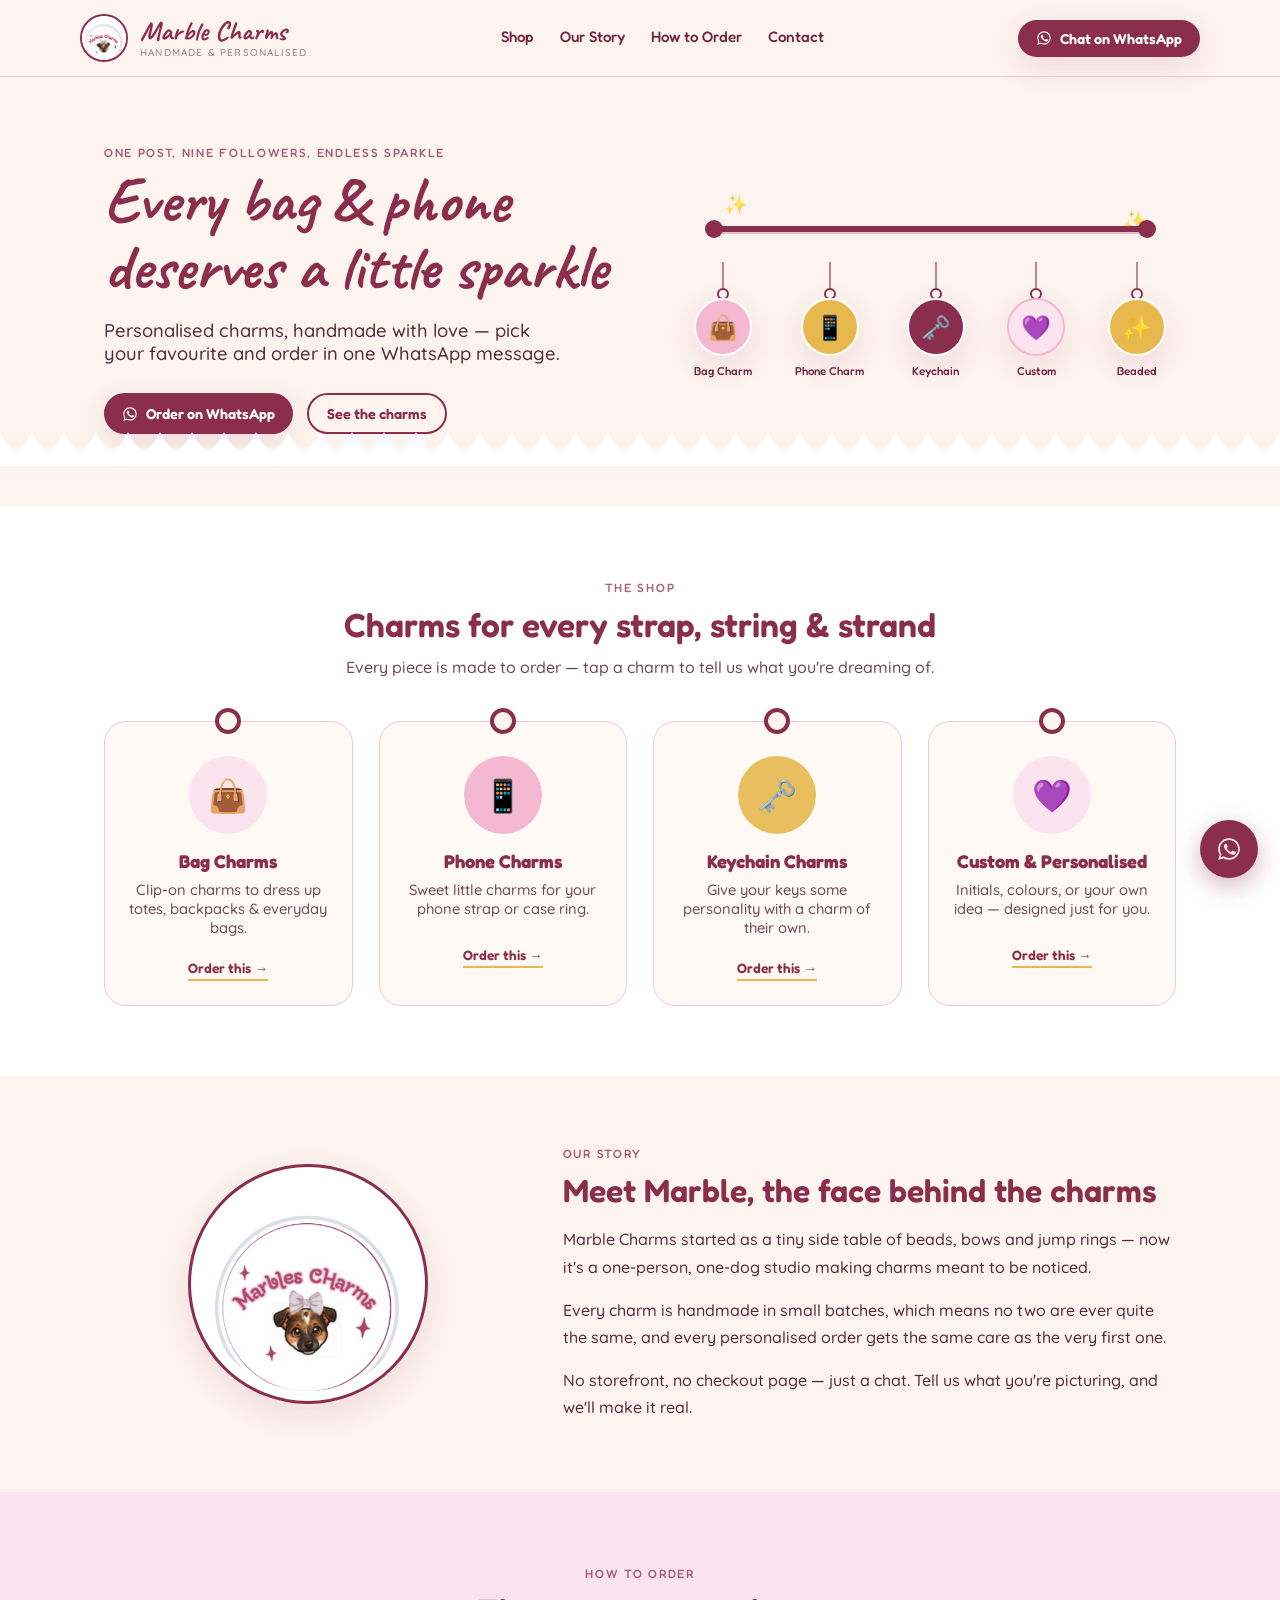
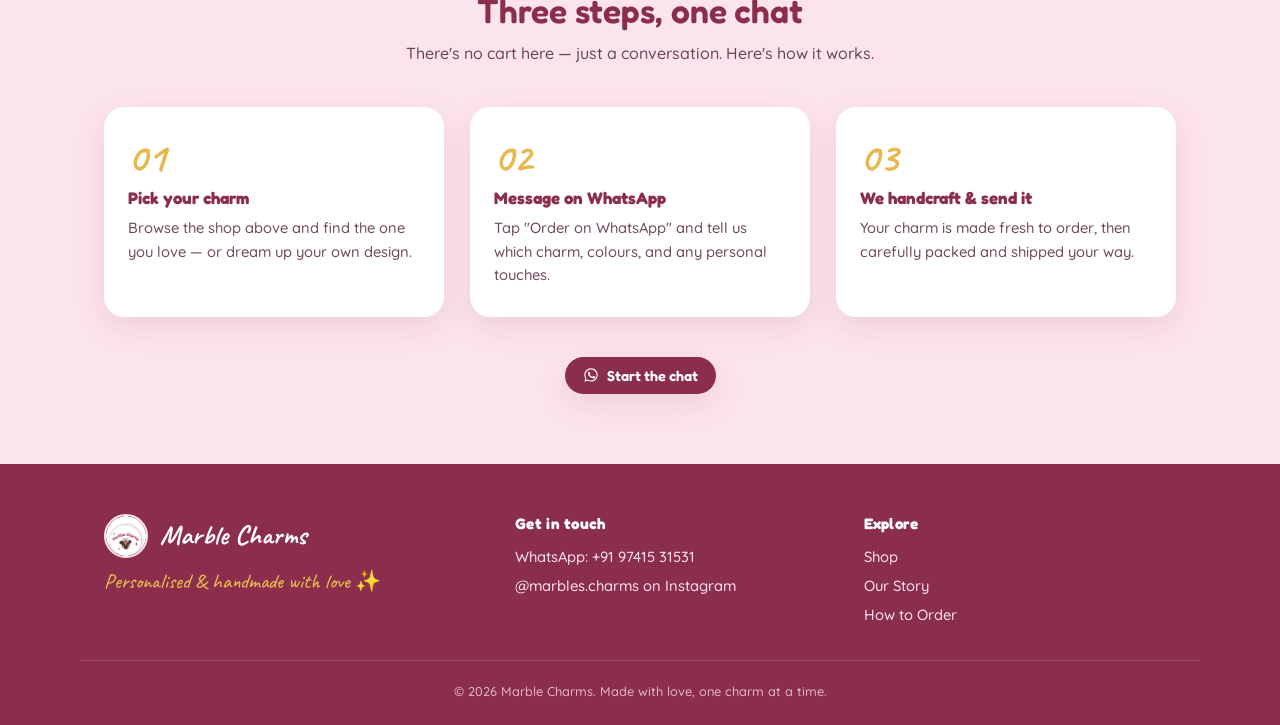
==== index.html @ 31940151 "Add files via upload" ====
<!DOCTYPE html>
<html lang="en">
<head>
<meta charset="UTF-8">
<meta name="viewport" content="width=device-width, initial-scale=1.0">
<title>Marble Charms — Handmade Bag & Phone Charms</title>
<meta name="description" content="Personalised bag and phone charms, handmade with love. Order straight over WhatsApp.">
<link rel="icon" type="image/png" href="assets/favicon.png">
<link rel="preconnect" href="https://fonts.googleapis.com">
<link rel="preconnect" href="https://fonts.gstatic.com" crossorigin>
<link href="https://fonts.googleapis.com/css2?family=Caveat:wght@500;700&family=Fredoka:wght@500;600;700&family=Quicksand:wght@400;500;600;700&display=swap" rel="stylesheet">
<style>
  :root{
    --cream: #FDF3EF;
    --cream-soft: #FFF9F6;
    --wine: #8B2E4D;
    --wine-deep: #6E2440;
    --pink: #F4B8D1;
    --pink-soft: #FCE4EE;
    --pink-line: #F0C7D8;
    --gold: #E7B84E;
    --ink: #55293A;
    --white: #FFFFFF;
    --shadow: 0 10px 30px rgba(139,46,77,0.12);
  }

  * { box-sizing: border-box; }

  html { scroll-behavior: smooth; }

  body{
    margin:0;
    background: var(--cream);
    color: var(--ink);
    font-family: 'Quicksand', sans-serif;
    font-weight: 500;
    -webkit-font-smoothing: antialiased;
  }

  a { color: inherit; }

  img { max-width: 100%; display:block; }

  .display{
    font-family: 'Caveat', cursive;
    font-weight: 700;
  }

  .heading{
    font-family: 'Fredoka', sans-serif;
    font-weight: 600;
    color: var(--wine);
  }

  .eyebrow{
    font-family: 'Fredoka', sans-serif;
    font-size: 0.75rem;
    letter-spacing: 0.14em;
    text-transform: uppercase;
    color: var(--wine);
    opacity: 0.75;
  }

  .wrap{
    max-width: 1120px;
    margin: 0 auto;
    padding: 0 24px;
  }

  :focus-visible{
    outline: 3px solid var(--gold);
    outline-offset: 3px;
    border-radius: 6px;
  }

  /* ---------- Header ---------- */
  header{
    position: sticky;
    top: 0;
    z-index: 50;
    background: rgba(253,243,239,0.9);
    backdrop-filter: blur(8px);
    border-bottom: 1px solid var(--pink-line);
  }

  .nav{
    display:flex;
    align-items:center;
    justify-content:space-between;
    padding: 14px 0;
    gap: 16px;
  }

  .brand{
    display:flex;
    align-items:center;
    gap:12px;
    text-decoration:none;
  }

  .brand img{
    width:48px;
    height:48px;
    border-radius:50%;
    border: 2px solid var(--wine);
    background: var(--white);
  }

  .brand-name{
    font-family:'Caveat', cursive;
    font-weight:700;
    font-size: 1.7rem;
    color: var(--wine);
    line-height:1;
  }

  .brand-sub{
    display:block;
    font-family:'Quicksand';
    font-size: 0.62rem;
    letter-spacing: 0.12em;
    text-transform: uppercase;
    color: var(--ink);
    opacity:0.6;
  }

  nav.links{
    display:flex;
    gap: 26px;
    list-style:none;
    margin:0;
    padding:0;
    font-family:'Fredoka';
    font-weight:500;
    font-size:0.95rem;
  }

  nav.links a{
    text-decoration:none;
    color: var(--wine-deep);
    position:relative;
    padding-bottom:3px;
  }
  nav.links a:hover{ color: var(--wine); }

  .wa-btn{
    display:inline-flex;
    align-items:center;
    gap:8px;
    background: var(--wine);
    color: var(--white);
    font-family:'Fredoka';
    font-weight:600;
    font-size:0.9rem;
    text-decoration:none;
    padding: 10px 18px;
    border-radius: 999px;
    box-shadow: var(--shadow);
    transition: transform 0.15s ease, background 0.15s ease;
    white-space:nowrap;
  }
  .wa-btn:hover{ background: var(--wine-deep); transform: translateY(-2px); }
  .wa-btn svg{ width:16px; height:16px; flex-shrink:0; }

  .wa-btn.ghost{
    background: transparent;
    color: var(--wine);
    border: 2px solid var(--wine);
    box-shadow:none;
  }
  .wa-btn.ghost:hover{ background: var(--pink-soft); }

  .menu-toggle{
    display:none;
    background:none;
    border:none;
    color: var(--wine);
    font-size:1.6rem;
    cursor:pointer;
  }

  /* ---------- Hero ---------- */
  .hero{
    position:relative;
    padding: 64px 0 40px;
    overflow:hidden;
  }

  .hero-inner{
    display:grid;
    grid-template-columns: 1.1fr 1fr;
    gap: 40px;
    align-items:center;
  }

  .hero h1{
    font-size: clamp(2.6rem, 5vw, 4.4rem);
    line-height: 1.05;
    margin: 6px 0 18px;
    color: var(--wine);
  }

  .hero p.lead{
    font-size: 1.15rem;
    max-width: 42ch;
    margin: 0 0 28px;
    color: var(--ink);
  }

  .hero-ctas{
    display:flex;
    gap:14px;
    flex-wrap:wrap;
  }

  /* Charm rack — signature element */
  .charm-rack{
    position:relative;
    display:flex;
    justify-content:center;
    align-items:flex-start;
    padding-top: 30px;
  }

  .rack-bar{
    position:absolute;
    top: 28px;
    left: 6%;
    right: 6%;
    height: 6px;
    background: var(--wine);
    border-radius: 999px;
    box-shadow: 0 2px 0 rgba(139,46,77,0.25);
  }

  .rack-bar::before, .rack-bar::after{
    content:"";
    position:absolute;
    top:-6px;
    width:18px;
    height:18px;
    border-radius:50%;
    background: var(--wine);
  }
  .rack-bar::before{ left:-9px; }
  .rack-bar::after{ right:-9px; }

  .charms-row{
    position:relative;
    display:flex;
    justify-content:space-between;
    width: 100%;
    padding: 0 2%;
    margin-top: 34px;
  }

  .charm{
    display:flex;
    flex-direction:column;
    align-items:center;
    background:none;
    border:none;
    cursor:pointer;
    padding:0;
    font: inherit;
    transform-origin: top center;
    animation: swing 4.5s ease-in-out infinite;
  }
  .charm:nth-child(1){ animation-delay: 0s; }
  .charm:nth-child(2){ animation-delay: .3s; }
  .charm:nth-child(3){ animation-delay: .6s; }
  .charm:nth-child(4){ animation-delay: .9s; }
  .charm:nth-child(5){ animation-delay: 1.2s; }

  .charm .thread{
    width:2px;
    height:26px;
    background: var(--wine);
    opacity:0.55;
  }
  .charm .ring{
    width:12px;
    height:12px;
    border-radius:50%;
    border: 2px solid var(--wine);
    background: var(--cream-soft);
    margin-bottom:-2px;
  }

  .charm .bauble{
    width:58px;
    height:58px;
    border-radius: 50%;
    display:flex;
    align-items:center;
    justify-content:center;
    font-size:1.5rem;
    box-shadow: var(--shadow);
    border: 2px solid var(--white);
  }
  .charm:nth-child(1) .bauble{ background: var(--pink); }
  .charm:nth-child(2) .bauble{ background: var(--gold); }
  .charm:nth-child(3) .bauble{ background: var(--wine); }
  .charm:nth-child(4) .bauble{ background: var(--pink-soft); border-color: var(--pink); }
  .charm:nth-child(5) .bauble{ background: var(--gold); }

  .charm .label{
    margin-top:8px;
    font-family:'Fredoka';
    font-size: 0.72rem;
    color: var(--wine-deep);
    text-align:center;
    max-width: 70px;
  }

  @keyframes swing{
    0%, 100% { transform: rotate(-4deg); }
    50% { transform: rotate(4deg); }
  }

  @media (prefers-reduced-motion: reduce){
    html{ scroll-behavior:auto; }
    .charm{ animation: none; }
  }

  .sparkle{
    position:absolute;
    color: var(--gold);
    font-size: 1.2rem;
    opacity:0.8;
  }

  /* ---------- Scallop divider ---------- */
  .scallop{
    width:100%;
    height: 34px;
    display:block;
    margin-top: -2px;
  }

  /* ---------- Section shared ---------- */
  section{ padding: 70px 0; }
  .section-head{
    text-align:center;
    max-width: 620px;
    margin: 0 auto 44px;
  }
  .section-head h2{
    font-size: 2.1rem;
    margin: 8px 0 12px;
  }
  .section-head p{
    margin:0;
    color: var(--ink);
    opacity:0.85;
  }

  /* ---------- Shop ---------- */
  .shop{ background: var(--white); }

  .shop-grid{
    display:grid;
    grid-template-columns: repeat(4, 1fr);
    gap: 26px;
  }

  .product-card{
    position:relative;
    background: var(--cream-soft);
    border: 1px solid var(--pink-line);
    border-radius: 22px;
    padding: 34px 20px 24px;
    text-align:center;
    transition: transform 0.2s ease, box-shadow 0.2s ease;
  }
  .product-card:hover{
    transform: translateY(-6px);
    box-shadow: var(--shadow);
  }

  .product-card .loop{
    position:absolute;
    top: -14px;
    left:50%;
    transform: translateX(-50%);
    width: 26px;
    height: 26px;
    border-radius:50%;
    border: 4px solid var(--wine);
    background: var(--cream);
  }

  .product-card .icon{
    width:78px;
    height:78px;
    margin: 0 auto 16px;
    border-radius:50%;
    display:flex;
    align-items:center;
    justify-content:center;
    font-size: 2rem;
    background: var(--pink-soft);
  }
  .product-card:nth-child(2) .icon{ background: var(--pink); }
  .product-card:nth-child(3) .icon{ background: var(--gold); opacity:0.9; }
  .product-card:nth-child(4) .icon{ background: var(--pink-soft); }

  .product-card h3{
    font-family:'Fredoka';
    color: var(--wine);
    font-size: 1.15rem;
    margin: 0 0 8px;
  }

  .product-card p{
    font-size: 0.92rem;
    color: var(--ink);
    opacity: 0.85;
    margin: 0 0 20px;
    min-height: 44px;
  }

  .order-link{
    display:inline-flex;
    align-items:center;
    gap:6px;
    font-family:'Fredoka';
    font-weight:600;
    font-size: 0.85rem;
    color: var(--wine);
    text-decoration:none;
    border-bottom: 2px solid var(--gold);
    padding-bottom:2px;
  }
  .order-link:hover{ color: var(--wine-deep); }

  /* ---------- Story ---------- */
  .story{
    background: var(--cream);
  }
  .story-inner{
    display:grid;
    grid-template-columns: 0.8fr 1.2fr;
    gap: 50px;
    align-items:center;
  }

  .story-portrait{
    display:flex;
    justify-content:center;
  }

  .story-portrait .frame{
    width: 240px;
    height: 240px;
    border-radius:50%;
    border: 3px solid var(--wine);
    padding: 10px;
    background: var(--white);
    box-shadow: var(--shadow);
  }
  .story-portrait .frame img{
    border-radius:50%;
    width:100%;
    height:100%;
    object-fit:cover;
  }

  .story-text .eyebrow{ display:block; margin-bottom:10px; }
  .story-text h2{ font-size: 2rem; margin: 0 0 16px; }
  .story-text p{ margin: 0 0 16px; line-height:1.7; }
  .story-text p:last-child{ margin-bottom:0; }

  /* ---------- How to order ---------- */
  .order-steps{
    background: var(--pink-soft);
  }

  .steps-grid{
    display:grid;
    grid-template-columns: repeat(3, 1fr);
    gap: 26px;
    counter-reset: step;
  }

  .step{
    background: var(--white);
    border-radius: 20px;
    padding: 30px 24px;
    position:relative;
    box-shadow: var(--shadow);
  }

  .step .num{
    font-family:'Caveat';
    font-weight:700;
    font-size: 2.6rem;
    color: var(--gold);
    line-height:1;
    display:block;
    margin-bottom: 10px;
  }

  .step h3{
    font-family:'Fredoka';
    color: var(--wine);
    font-size: 1.05rem;
    margin: 0 0 8px;
  }
  .step p{ margin:0; font-size:0.92rem; opacity:0.85; line-height:1.6; }

  .order-cta{
    text-align:center;
    margin-top: 40px;
  }

  /* ---------- Footer ---------- */
  footer{
    background: var(--wine);
    color: var(--pink-soft);
    padding: 50px 0 26px;
  }

  .footer-inner{
    display:grid;
    grid-template-columns: 1.2fr 1fr 1fr;
    gap: 36px;
    margin-bottom: 36px;
  }

  footer .brand-name{ color: var(--white); }
  footer .foot-tagline{
    font-family:'Caveat';
    font-size: 1.3rem;
    color: var(--gold);
    margin: 10px 0 0;
  }

  footer h4{
    font-family:'Fredoka';
    color: var(--white);
    font-size: 0.95rem;
    margin: 0 0 14px;
    letter-spacing: 0.02em;
  }

  footer .foot-brand{
    display:flex;
    align-items:center;
    gap:12px;
  }
  footer .foot-brand img{
    width:44px; height:44px; border-radius:50%;
    border: 2px solid var(--pink-soft);
  }

  footer ul{
    list-style:none;
    margin:0; padding:0;
    display:flex;
    flex-direction:column;
    gap:10px;
    font-size:0.92rem;
  }
  footer a{ text-decoration:none; color: var(--pink-soft); }
  footer a:hover{ color: var(--white); }

  .footer-bottom{
    border-top: 1px solid rgba(255,255,255,0.15);
    padding-top: 22px;
    text-align:center;
    font-size: 0.8rem;
    opacity: 0.75;
  }

  /* ---------- Floating WhatsApp ---------- */
  .float-wa{
    position: fixed;
    bottom: 22px;
    right: 22px;
    width: 58px;
    height: 58px;
    border-radius: 50%;
    background: var(--wine);
    display:flex;
    align-items:center;
    justify-content:center;
    box-shadow: 0 8px 24px rgba(139,46,77,0.35);
    z-index: 60;
    text-decoration:none;
    transition: transform 0.15s ease;
  }
  .float-wa:hover{ transform: scale(1.07); }
  .float-wa svg{ width:26px; height:26px; }

  /* ---------- Responsive ---------- */
  @media (max-width: 900px){
    .hero-inner{ grid-template-columns: 1fr; }
    .story-inner{ grid-template-columns: 1fr; text-align:center; }
    .story-text p{ text-align:left; }
    .shop-grid{ grid-template-columns: repeat(2, 1fr); }
    .steps-grid{ grid-template-columns: 1fr; }
    .footer-inner{ grid-template-columns: 1fr; }
    nav.links{ display:none; }
    .menu-toggle{ display:block; }
  }

  @media (max-width: 560px){
    .shop-grid{ grid-template-columns: 1fr; }
    .charm .label{ display:none; }
    .charms-row{ padding: 0; }
  }
</style>
</head>
<body>

<header>
  <div class="wrap nav">
    <a class="brand" href="#top" aria-label="Marble Charms home">
      <img src="assets/logo.png" alt="Marble Charms logo, a puppy wearing a bow">
      <span>
        <span class="brand-name">Marble Charms</span>
        <span class="brand-sub">Handmade &amp; Personalised</span>
      </span>
    </a>
    <nav class="links" aria-label="Main navigation">
      <a href="#shop">Shop</a>
      <a href="#story">Our Story</a>
      <a href="#order">How to Order</a>
      <a href="#contact">Contact</a>
    </nav>
    <a class="wa-btn" id="nav-wa" href="#" target="_blank" rel="noopener">
      <svg viewBox="0 0 24 24" fill="currentColor"><path d="M17.5 14.4c-.3-.1-1.6-.8-1.9-.9-.2-.1-.4-.1-.6.1-.2.3-.7.9-.8 1-.2.2-.3.2-.5.1-.3-.1-1.2-.4-2.2-1.4-.8-.7-1.4-1.6-1.5-1.9-.2-.3 0-.4.1-.6l.4-.4c.1-.1.2-.3.3-.4.1-.2 0-.4 0-.5-.1-.1-.6-1.5-.8-2-.2-.5-.4-.4-.6-.4h-.5c-.2 0-.5.1-.7.3-.2.3-.9.9-.9 2.2s1 2.6 1.1 2.7c.1.2 2 3 4.7 4.2.7.3 1.2.5 1.6.6.7.2 1.3.2 1.8.1.5-.1 1.6-.7 1.9-1.3.2-.6.2-1.1.2-1.2-.1-.1-.2-.2-.5-.3z"/><path d="M12 2C6.5 2 2 6.4 2 12c0 1.9.5 3.7 1.5 5.3L2 22l4.9-1.3c1.5.8 3.3 1.2 5.1 1.2 5.5 0 10-4.4 10-10S17.5 2 12 2zm0 18.2c-1.6 0-3.2-.4-4.5-1.2l-.3-.2-3 .8.8-2.9-.2-.3C4 15.1 3.6 13.6 3.6 12 3.6 7.3 7.4 3.6 12 3.6s8.4 3.8 8.4 8.4-3.8 8.2-8.4 8.2z"/></svg>
      Chat on WhatsApp
    </a>
    <button class="menu-toggle" id="menu-toggle" aria-label="Open menu" aria-expanded="false">&#9776;</button>
  </div>
</header>

<main id="top">

  <!-- HERO -->
  <section class="hero">
    <div class="wrap hero-inner">
      <div>
        <span class="eyebrow">One post, nine followers, endless sparkle</span>
        <h1 class="display">Every bag &amp; phone<br>deserves a little sparkle</h1>
        <p class="lead">Personalised charms, handmade with love — pick your favourite and order in one WhatsApp message.</p>
        <div class="hero-ctas">
          <a class="wa-btn" id="hero-wa" href="#" target="_blank" rel="noopener">
            <svg viewBox="0 0 24 24" fill="currentColor"><path d="M17.5 14.4c-.3-.1-1.6-.8-1.9-.9-.2-.1-.4-.1-.6.1-.2.3-.7.9-.8 1-.2.2-.3.2-.5.1-.3-.1-1.2-.4-2.2-1.4-.8-.7-1.4-1.6-1.5-1.9-.2-.3 0-.4.1-.6l.4-.4c.1-.1.2-.3.3-.4.1-.2 0-.4 0-.5-.1-.1-.6-1.5-.8-2-.2-.5-.4-.4-.6-.4h-.5c-.2 0-.5.1-.7.3-.2.3-.9.9-.9 2.2s1 2.6 1.1 2.7c.1.2 2 3 4.7 4.2.7.3 1.2.5 1.6.6.7.2 1.3.2 1.8.1.5-.1 1.6-.7 1.9-1.3.2-.6.2-1.1.2-1.2-.1-.1-.2-.2-.5-.3z"/><path d="M12 2C6.5 2 2 6.4 2 12c0 1.9.5 3.7 1.5 5.3L2 22l4.9-1.3c1.5.8 3.3 1.2 5.1 1.2 5.5 0 10-4.4 10-10S17.5 2 12 2zm0 18.2c-1.6 0-3.2-.4-4.5-1.2l-.3-.2-3 .8.8-2.9-.2-.3C4 15.1 3.6 13.6 3.6 12 3.6 7.3 7.4 3.6 12 3.6s8.4 3.8 8.4 8.4-3.8 8.2-8.4 8.2z"/></svg>
            Order on WhatsApp
          </a>
          <a class="wa-btn ghost" href="#shop">See the charms</a>
        </div>
      </div>

      <div class="charm-rack" aria-hidden="false">
        <span class="sparkle" style="top:-6px; left:8%;">&#10024;</span>
        <span class="sparkle" style="top:10px; right:6%;">&#10024;</span>
        <div class="rack-bar"></div>
        <div class="charms-row">
          <button class="charm" data-item="Bag Charm">
            <span class="thread"></span><span class="ring"></span>
            <span class="bauble">&#128092;</span>
            <span class="label">Bag Charm</span>
          </button>
          <button class="charm" data-item="Phone Charm">
            <span class="thread"></span><span class="ring"></span>
            <span class="bauble">&#128241;</span>
            <span class="label">Phone Charm</span>
          </button>
          <button class="charm" data-item="Keychain Charm">
            <span class="thread"></span><span class="ring"></span>
            <span class="bauble">&#128477;&#65039;</span>
            <span class="label">Keychain</span>
          </button>
          <button class="charm" data-item="Custom Charm">
            <span class="thread"></span><span class="ring"></span>
            <span class="bauble">&#128156;</span>
            <span class="label">Custom</span>
          </button>
          <button class="charm" data-item="Beaded Charm">
            <span class="thread"></span><span class="ring"></span>
            <span class="bauble">&#10024;</span>
            <span class="label">Beaded</span>
          </button>
        </div>
      </div>
    </div>

    <svg class="scallop" viewBox="0 0 1200 34" preserveAspectRatio="none">
      <path d="M0,0 Q15,34 30,0 Q45,34 60,0 Q75,34 90,0 Q105,34 120,0 Q135,34 150,0 Q165,34 180,0 Q195,34 210,0 Q225,34 240,0 Q255,34 270,0 Q285,34 300,0 Q315,34 330,0 Q345,34 360,0 Q375,34 390,0 Q405,34 420,0 Q435,34 450,0 Q465,34 480,0 Q495,34 510,0 Q525,34 540,0 Q555,34 570,0 Q585,34 600,0 Q615,34 630,0 Q645,34 660,0 Q675,34 690,0 Q705,34 720,0 Q735,34 750,0 Q765,34 780,0 Q795,34 810,0 Q825,34 840,0 Q855,34 870,0 Q885,34 900,0 Q915,34 930,0 Q945,34 960,0 Q975,34 990,0 Q1005,34 1020,0 Q1035,34 1050,0 Q1065,34 1080,0 Q1095,34 1110,0 Q1125,34 1140,0 Q1155,34 1170,0 Q1185,34 1200,0 L1200,34 L0,34 Z" fill="#ffffff"/>
    </svg>
  </section>

  <!-- SHOP -->
  <section class="shop" id="shop">
    <div class="wrap">
      <div class="section-head">
        <span class="eyebrow">The Shop</span>
        <h2 class="heading">Charms for every strap, string &amp; strand</h2>
        <p>Every piece is made to order — tap a charm to tell us what you're dreaming of.</p>
      </div>

      <div class="shop-grid">
        <article class="product-card">
          <span class="loop"></span>
          <div class="icon">&#128092;</div>
          <h3>Bag Charms</h3>
          <p>Clip-on charms to dress up totes, backpacks &amp; everyday bags.</p>
          <a class="order-link" data-item="Bag Charm" href="#">Order this &#8594;</a>
        </article>

        <article class="product-card">
          <span class="loop"></span>
          <div class="icon">&#128241;</div>
          <h3>Phone Charms</h3>
          <p>Sweet little charms for your phone strap or case ring.</p>
          <a class="order-link" data-item="Phone Charm" href="#">Order this &#8594;</a>
        </article>

        <article class="product-card">
          <span class="loop"></span>
          <div class="icon">&#128477;&#65039;</div>
          <h3>Keychain Charms</h3>
          <p>Give your keys some personality with a charm of their own.</p>
          <a class="order-link" data-item="Keychain Charm" href="#">Order this &#8594;</a>
        </article>

        <article class="product-card">
          <span class="loop"></span>
          <div class="icon">&#128156;</div>
          <h3>Custom &amp; Personalised</h3>
          <p>Initials, colours, or your own idea — designed just for you.</p>
          <a class="order-link" data-item="Custom Charm" href="#">Order this &#8594;</a>
        </article>
      </div>
    </div>
  </section>

  <!-- STORY -->
  <section class="story" id="story">
    <div class="wrap story-inner">
      <div class="story-portrait">
        <div class="frame">
          <img src="assets/logo.png" alt="Marble the dog, mascot of Marble Charms">
        </div>
      </div>
      <div class="story-text">
        <span class="eyebrow">Our Story</span>
        <h2 class="heading">Meet Marble, the face behind the charms</h2>
        <p>Marble Charms started as a tiny side table of beads, bows and jump rings — now it's a one-person, one-dog studio making charms meant to be noticed.</p>
        <p>Every charm is handmade in small batches, which means no two are ever quite the same, and every personalised order gets the same care as the very first one.</p>
        <p>No storefront, no checkout page — just a chat. Tell us what you're picturing, and we'll make it real.</p>
      </div>
    </div>
  </section>

  <!-- HOW TO ORDER -->
  <section class="order-steps" id="order">
    <div class="wrap">
      <div class="section-head">
        <span class="eyebrow">How to Order</span>
        <h2 class="heading">Three steps, one chat</h2>
        <p>There's no cart here — just a conversation. Here's how it works.</p>
      </div>

      <div class="steps-grid">
        <div class="step">
          <span class="num">01</span>
          <h3>Pick your charm</h3>
          <p>Browse the shop above and find the one you love — or dream up your own design.</p>
        </div>
        <div class="step">
          <span class="num">02</span>
          <h3>Message on WhatsApp</h3>
          <p>Tap "Order on WhatsApp" and tell us which charm, colours, and any personal touches.</p>
        </div>
        <div class="step">
          <span class="num">03</span>
          <h3>We handcraft &amp; send it</h3>
          <p>Your charm is made fresh to order, then carefully packed and shipped your way.</p>
        </div>
      </div>

      <div class="order-cta">
        <a class="wa-btn" id="order-wa" href="#" target="_blank" rel="noopener">
          <svg viewBox="0 0 24 24" fill="currentColor"><path d="M17.5 14.4c-.3-.1-1.6-.8-1.9-.9-.2-.1-.4-.1-.6.1-.2.3-.7.9-.8 1-.2.2-.3.2-.5.1-.3-.1-1.2-.4-2.2-1.4-.8-.7-1.4-1.6-1.5-1.9-.2-.3 0-.4.1-.6l.4-.4c.1-.1.2-.3.3-.4.1-.2 0-.4 0-.5-.1-.1-.6-1.5-.8-2-.2-.5-.4-.4-.6-.4h-.5c-.2 0-.5.1-.7.3-.2.3-.9.9-.9 2.2s1 2.6 1.1 2.7c.1.2 2 3 4.7 4.2.7.3 1.2.5 1.6.6.7.2 1.3.2 1.8.1.5-.1 1.6-.7 1.9-1.3.2-.6.2-1.1.2-1.2-.1-.1-.2-.2-.5-.3z"/><path d="M12 2C6.5 2 2 6.4 2 12c0 1.9.5 3.7 1.5 5.3L2 22l4.9-1.3c1.5.8 3.3 1.2 5.1 1.2 5.5 0 10-4.4 10-10S17.5 2 12 2zm0 18.2c-1.6 0-3.2-.4-4.5-1.2l-.3-.2-3 .8.8-2.9-.2-.3C4 15.1 3.6 13.6 3.6 12 3.6 7.3 7.4 3.6 12 3.6s8.4 3.8 8.4 8.4-3.8 8.2-8.4 8.2z"/></svg>
          Start the chat
        </a>
      </div>
    </div>
  </section>

</main>

<footer id="contact">
  <div class="wrap footer-inner">
    <div>
      <div class="foot-brand">
        <img src="assets/logo.png" alt="Marble Charms logo">
        <span class="brand-name display">Marble Charms</span>
      </div>
      <p class="foot-tagline">Personalised &amp; handmade with love ✨</p>
    </div>

    <div>
      <h4>Get in touch</h4>
      <ul>
        <li><a id="foot-wa" href="#" target="_blank" rel="noopener">WhatsApp: +91 97415 31531</a></li>
        <li><a href="https://instagram.com/marbles.charms" target="_blank" rel="noopener">@marbles.charms on Instagram</a></li>
      </ul>
    </div>

    <div>
      <h4>Explore</h4>
      <ul>
        <li><a href="#shop">Shop</a></li>
        <li><a href="#story">Our Story</a></li>
        <li><a href="#order">How to Order</a></li>
      </ul>
    </div>
  </div>

  <div class="wrap footer-bottom">
    &copy; <span id="year"></span> Marble Charms. Made with love, one charm at a time.
  </div>
</footer>

<a class="float-wa" id="float-wa" href="#" target="_blank" rel="noopener" aria-label="Chat with Marble Charms on WhatsApp">
  <svg viewBox="0 0 24 24" fill="#FCE4EE"><path d="M17.5 14.4c-.3-.1-1.6-.8-1.9-.9-.2-.1-.4-.1-.6.1-.2.3-.7.9-.8 1-.2.2-.3.2-.5.1-.3-.1-1.2-.4-2.2-1.4-.8-.7-1.4-1.6-1.5-1.9-.2-.3 0-.4.1-.6l.4-.4c.1-.1.2-.3.3-.4.1-.2 0-.4 0-.5-.1-.1-.6-1.5-.8-2-.2-.5-.4-.4-.6-.4h-.5c-.2 0-.5.1-.7.3-.2.3-.9.9-.9 2.2s1 2.6 1.1 2.7c.1.2 2 3 4.7 4.2.7.3 1.2.5 1.6.6.7.2 1.3.2 1.8.1.5-.1 1.6-.7 1.9-1.3.2-.6.2-1.1.2-1.2-.1-.1-.2-.2-.5-.3z"/><path d="M12 2C6.5 2 2 6.4 2 12c0 1.9.5 3.7 1.5 5.3L2 22l4.9-1.3c1.5.8 3.3 1.2 5.1 1.2 5.5 0 10-4.4 10-10S17.5 2 12 2zm0 18.2c-1.6 0-3.2-.4-4.5-1.2l-.3-.2-3 .8.8-2.9-.2-.3C4 15.1 3.6 13.6 3.6 12 3.6 7.3 7.4 3.6 12 3.6s8.4 3.8 8.4 8.4-3.8 8.2-8.4 8.2z"/></svg>
</a>

<script>
  // ---- WhatsApp config ----
  var WHATSAPP_NUMBER = "919741531531"; // +91 97415 31531, digits only with country code
  var DEFAULT_MESSAGE = "Hi Marble Charms! ✨ I'd love to order a charm.";

  function buildWaLink(item){
    var msg = item
      ? "Hi Marble Charms! ✨ I'd love to order a " + item + "."
      : DEFAULT_MESSAGE;
    return "https://wa.me/" + WHATSAPP_NUMBER + "?text=" + encodeURIComponent(msg);
  }

  // Set default links
  ["nav-wa","hero-wa","order-wa","float-wa","foot-wa"].forEach(function(id){
    var el = document.getElementById(id);
    if (el) el.href = buildWaLink();
  });

  // Charm bar buttons + product card order links carry the specific item
  document.querySelectorAll(".charm, .order-link").forEach(function(el){
    el.addEventListener("click", function(e){
      e.preventDefault();
      var item = el.getAttribute("data-item");
      window.open(buildWaLink(item), "_blank", "noopener");
    });
  });

  document.getElementById("year").textContent = new Date().getFullYear();

  // Mobile menu toggle: reuse nav links in a simple dropdown
  var toggle = document.getElementById("menu-toggle");
  toggle.addEventListener("click", function(){
    var links = document.querySelector("nav.links");
    var expanded = toggle.getAttribute("aria-expanded") === "true";
    toggle.setAttribute("aria-expanded", String(!expanded));
    links.style.display = expanded ? "none" : "flex";
    links.style.flexDirection = "column";
    links.style.position = "absolute";
    links.style.top = "64px";
    links.style.right = "24px";
    links.style.background = "#FFF9F6";
    links.style.padding = "16px 22px";
    links.style.borderRadius = "16px";
    links.style.boxShadow = "0 10px 30px rgba(139,46,77,0.12)";
    links.style.gap = "14px";
  });
</script>

</body>
</html>
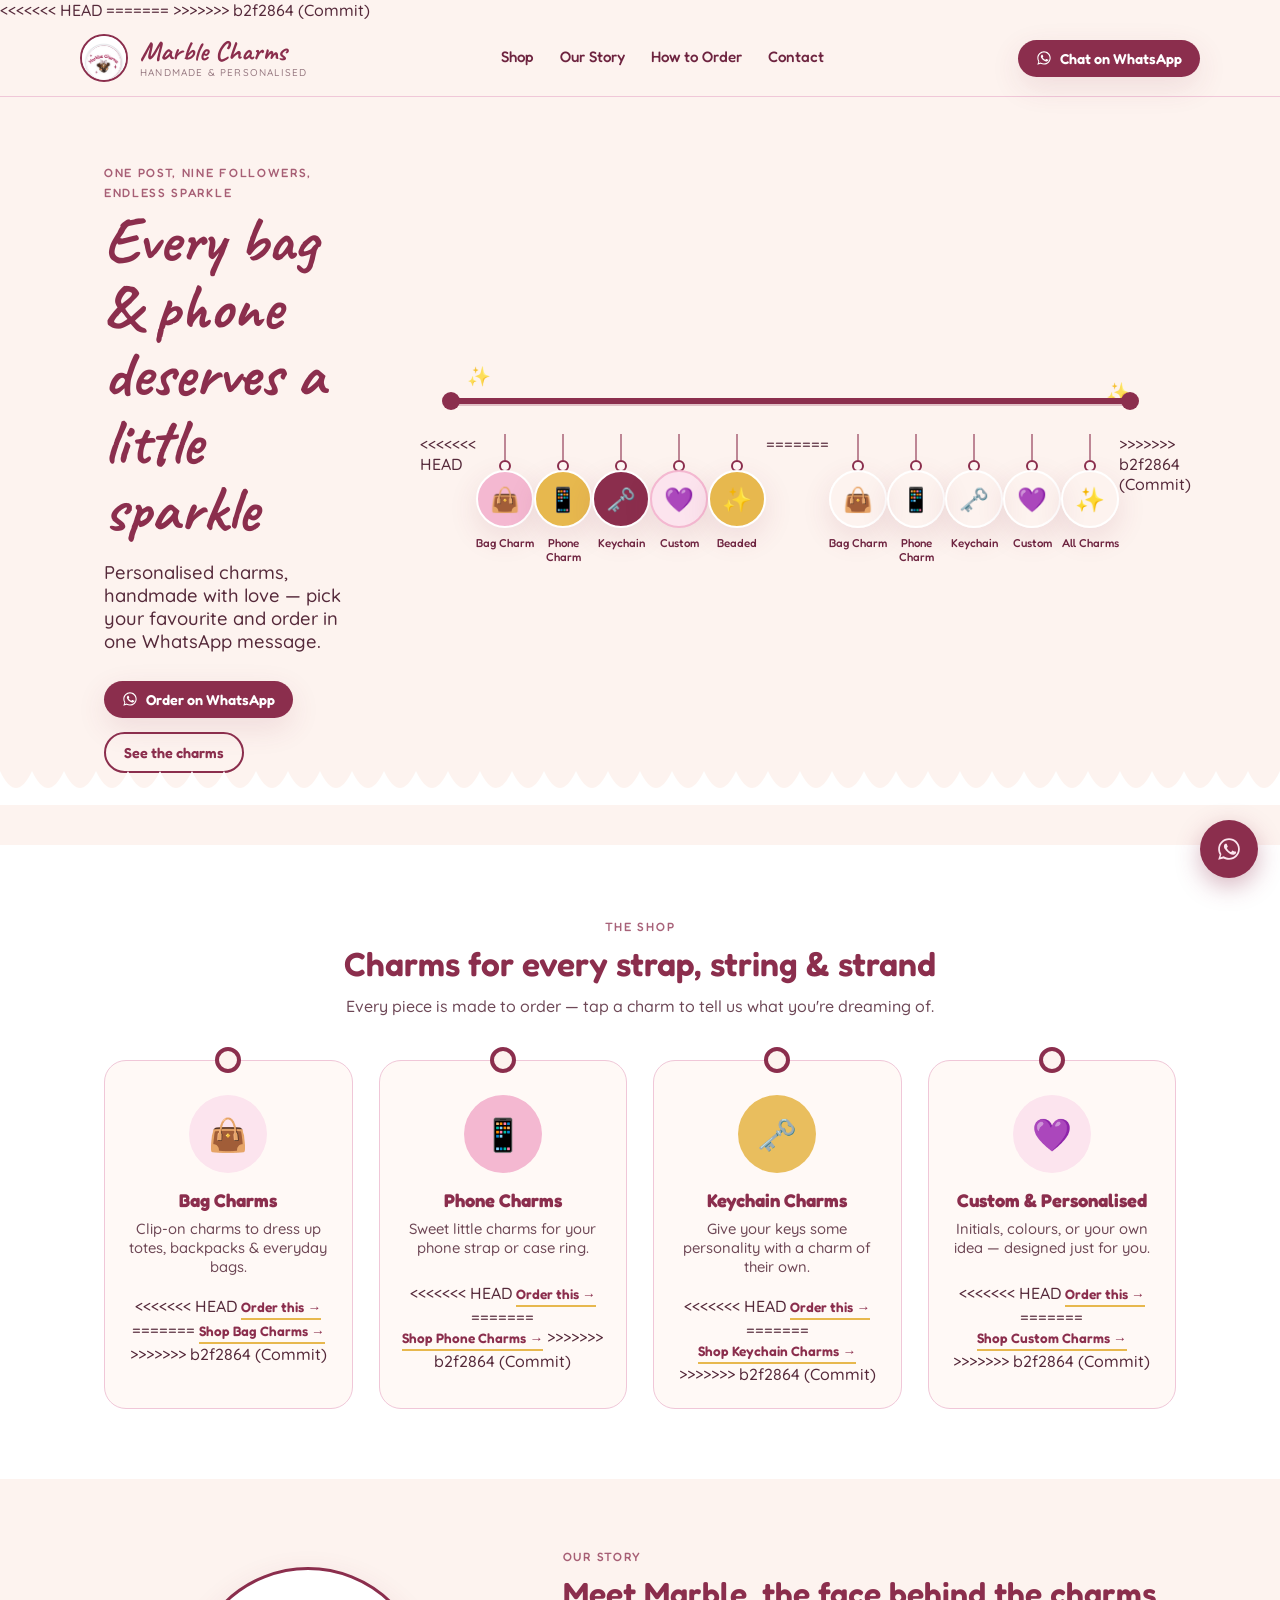
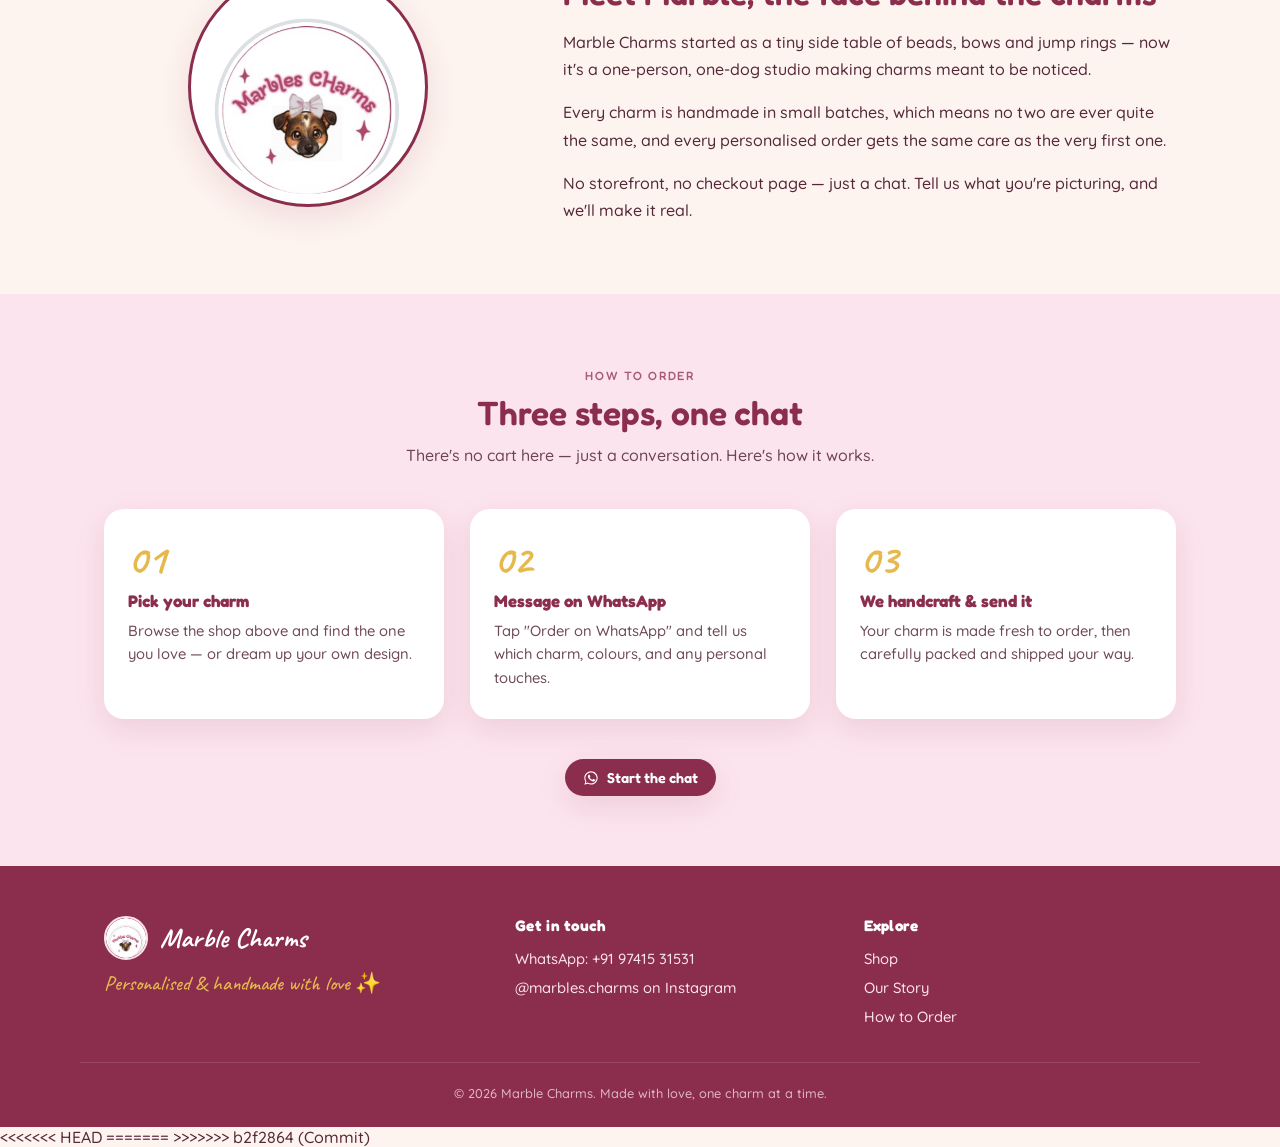
==== commit b99b7659: "Commit" ====
--- a/index.html
+++ b/index.html
@@ -9,6 +9,7 @@
 <link rel="preconnect" href="https://fonts.googleapis.com">
 <link rel="preconnect" href="https://fonts.gstatic.com" crossorigin>
 <link href="https://fonts.googleapis.com/css2?family=Caveat:wght@500;700&family=Fredoka:wght@500;600;700&family=Quicksand:wght@400;500;600;700&display=swap" rel="stylesheet">
+<<<<<<< HEAD
 <style>
   :root{
     --cream: #FDF3EF;
@@ -611,6 +612,9 @@
     .charms-row{ padding: 0; }
   }
 </style>
+=======
+<link rel="stylesheet" href="assets/css/style.css">
+>>>>>>> b2f2864 (Commit)
 </head>
 <body>
 
@@ -660,6 +664,7 @@
         <span class="sparkle" style="top:10px; right:6%;">&#10024;</span>
         <div class="rack-bar"></div>
         <div class="charms-row">
+<<<<<<< HEAD
           <button class="charm" data-item="Bag Charm">
             <span class="thread"></span><span class="ring"></span>
             <span class="bauble">&#128092;</span>
@@ -685,6 +690,33 @@
             <span class="bauble">&#10024;</span>
             <span class="label">Beaded</span>
           </button>
+=======
+          <a class="charm" href="category.html?cat=bag-charm">
+            <span class="thread"></span><span class="ring"></span>
+            <span class="bauble">&#128092;</span>
+            <span class="label">Bag Charm</span>
+          </a>
+          <a class="charm" href="category.html?cat=phone-charm">
+            <span class="thread"></span><span class="ring"></span>
+            <span class="bauble">&#128241;</span>
+            <span class="label">Phone Charm</span>
+          </a>
+          <a class="charm" href="category.html?cat=keychain-charm">
+            <span class="thread"></span><span class="ring"></span>
+            <span class="bauble">&#128477;&#65039;</span>
+            <span class="label">Keychain</span>
+          </a>
+          <a class="charm" href="category.html?cat=custom-charm">
+            <span class="thread"></span><span class="ring"></span>
+            <span class="bauble">&#128156;</span>
+            <span class="label">Custom</span>
+          </a>
+          <a class="charm" href="category.html?cat=bag-charm">
+            <span class="thread"></span><span class="ring"></span>
+            <span class="bauble">&#10024;</span>
+            <span class="label">All Charms</span>
+          </a>
+>>>>>>> b2f2864 (Commit)
         </div>
       </div>
     </div>
@@ -709,7 +741,11 @@
           <div class="icon">&#128092;</div>
           <h3>Bag Charms</h3>
           <p>Clip-on charms to dress up totes, backpacks &amp; everyday bags.</p>
+<<<<<<< HEAD
           <a class="order-link" data-item="Bag Charm" href="#">Order this &#8594;</a>
+=======
+          <a class="order-link" href="category.html?cat=bag-charm">Shop Bag Charms &#8594;</a>
+>>>>>>> b2f2864 (Commit)
         </article>
 
         <article class="product-card">
@@ -717,7 +753,11 @@
           <div class="icon">&#128241;</div>
           <h3>Phone Charms</h3>
           <p>Sweet little charms for your phone strap or case ring.</p>
+<<<<<<< HEAD
           <a class="order-link" data-item="Phone Charm" href="#">Order this &#8594;</a>
+=======
+          <a class="order-link" href="category.html?cat=phone-charm">Shop Phone Charms &#8594;</a>
+>>>>>>> b2f2864 (Commit)
         </article>
 
         <article class="product-card">
@@ -725,7 +765,11 @@
           <div class="icon">&#128477;&#65039;</div>
           <h3>Keychain Charms</h3>
           <p>Give your keys some personality with a charm of their own.</p>
+<<<<<<< HEAD
           <a class="order-link" data-item="Keychain Charm" href="#">Order this &#8594;</a>
+=======
+          <a class="order-link" href="category.html?cat=keychain-charm">Shop Keychain Charms &#8594;</a>
+>>>>>>> b2f2864 (Commit)
         </article>
 
         <article class="product-card">
@@ -733,7 +777,11 @@
           <div class="icon">&#128156;</div>
           <h3>Custom &amp; Personalised</h3>
           <p>Initials, colours, or your own idea — designed just for you.</p>
+<<<<<<< HEAD
           <a class="order-link" data-item="Custom Charm" href="#">Order this &#8594;</a>
+=======
+          <a class="order-link" href="category.html?cat=custom-charm">Shop Custom Charms &#8594;</a>
+>>>>>>> b2f2864 (Commit)
         </article>
       </div>
     </div>
@@ -832,6 +880,7 @@
   <svg viewBox="0 0 24 24" fill="#FCE4EE"><path d="M17.5 14.4c-.3-.1-1.6-.8-1.9-.9-.2-.1-.4-.1-.6.1-.2.3-.7.9-.8 1-.2.2-.3.2-.5.1-.3-.1-1.2-.4-2.2-1.4-.8-.7-1.4-1.6-1.5-1.9-.2-.3 0-.4.1-.6l.4-.4c.1-.1.2-.3.3-.4.1-.2 0-.4 0-.5-.1-.1-.6-1.5-.8-2-.2-.5-.4-.4-.6-.4h-.5c-.2 0-.5.1-.7.3-.2.3-.9.9-.9 2.2s1 2.6 1.1 2.7c.1.2 2 3 4.7 4.2.7.3 1.2.5 1.6.6.7.2 1.3.2 1.8.1.5-.1 1.6-.7 1.9-1.3.2-.6.2-1.1.2-1.2-.1-.1-.2-.2-.5-.3z"/><path d="M12 2C6.5 2 2 6.4 2 12c0 1.9.5 3.7 1.5 5.3L2 22l4.9-1.3c1.5.8 3.3 1.2 5.1 1.2 5.5 0 10-4.4 10-10S17.5 2 12 2zm0 18.2c-1.6 0-3.2-.4-4.5-1.2l-.3-.2-3 .8.8-2.9-.2-.3C4 15.1 3.6 13.6 3.6 12 3.6 7.3 7.4 3.6 12 3.6s8.4 3.8 8.4 8.4-3.8 8.2-8.4 8.2z"/></svg>
 </a>
 
+<<<<<<< HEAD
 <script>
   // ---- WhatsApp config ----
   var WHATSAPP_NUMBER = "919741531531"; // +91 97415 31531, digits only with country code
@@ -879,6 +928,9 @@
     links.style.gap = "14px";
   });
 </script>
+=======
+<script src="assets/js/app.js"></script>
+>>>>>>> b2f2864 (Commit)
 
 </body>
 </html>
--- a/assets/css/style.css
+++ b/assets/css/style.css
@@ -0,0 +1,842 @@
+:root{
+    --cream: #FDF3EF;
+    --cream-soft: #FFF9F6;
+    --wine: #8B2E4D;
+    --wine-deep: #6E2440;
+    --pink: #F4B8D1;
+    --pink-soft: #FCE4EE;
+    --pink-line: #F0C7D8;
+    --gold: #E7B84E;
+    --ink: #55293A;
+    --white: #FFFFFF;
+    --shadow: 0 10px 30px rgba(139,46,77,0.12);
+  }
+
+  * { box-sizing: border-box; }
+
+  html { scroll-behavior: smooth; }
+
+  body{
+    margin:0;
+    background: var(--cream);
+    color: var(--ink);
+    font-family: 'Quicksand', sans-serif;
+    font-weight: 500;
+    -webkit-font-smoothing: antialiased;
+  }
+
+  a { color: inherit; }
+
+  img { max-width: 100%; display:block; }
+
+  .display{
+    font-family: 'Caveat', cursive;
+    font-weight: 700;
+  }
+
+  .heading{
+    font-family: 'Fredoka', sans-serif;
+    font-weight: 600;
+    color: var(--wine);
+  }
+
+  .eyebrow{
+    font-family: 'Fredoka', sans-serif;
+    font-size: 0.75rem;
+    letter-spacing: 0.14em;
+    text-transform: uppercase;
+    color: var(--wine);
+    opacity: 0.75;
+  }
+
+  .wrap{
+    max-width: 1120px;
+    margin: 0 auto;
+    padding: 0 24px;
+  }
+
+  :focus-visible{
+    outline: 3px solid var(--gold);
+    outline-offset: 3px;
+    border-radius: 6px;
+  }
+
+  /* ---------- Header ---------- */
+  header{
+    position: sticky;
+    top: 0;
+    z-index: 50;
+    background: rgba(253,243,239,0.9);
+    backdrop-filter: blur(8px);
+    border-bottom: 1px solid var(--pink-line);
+  }
+
+  .nav{
+    display:flex;
+    align-items:center;
+    justify-content:space-between;
+    padding: 14px 0;
+    gap: 16px;
+  }
+
+  .brand{
+    display:flex;
+    align-items:center;
+    gap:12px;
+    text-decoration:none;
+  }
+
+  .brand img{
+    width:48px;
+    height:48px;
+    border-radius:50%;
+    border: 2px solid var(--wine);
+    background: var(--white);
+  }
+
+  .brand-name{
+    font-family:'Caveat', cursive;
+    font-weight:700;
+    font-size: 1.7rem;
+    color: var(--wine);
+    line-height:1;
+  }
+
+  .brand-sub{
+    display:block;
+    font-family:'Quicksand';
+    font-size: 0.62rem;
+    letter-spacing: 0.12em;
+    text-transform: uppercase;
+    color: var(--ink);
+    opacity:0.6;
+  }
+
+  nav.links{
+    display:flex;
+    gap: 26px;
+    list-style:none;
+    margin:0;
+    padding:0;
+    font-family:'Fredoka';
+    font-weight:500;
+    font-size:0.95rem;
+  }
+
+  nav.links a{
+    text-decoration:none;
+    color: var(--wine-deep);
+    position:relative;
+    padding-bottom:3px;
+  }
+  nav.links a:hover{ color: var(--wine); }
+
+  .wa-btn{
+    display:inline-flex;
+    align-items:center;
+    gap:8px;
+    background: var(--wine);
+    color: var(--white);
+    font-family:'Fredoka';
+    font-weight:600;
+    font-size:0.9rem;
+    text-decoration:none;
+    padding: 10px 18px;
+    border-radius: 999px;
+    box-shadow: var(--shadow);
+    transition: transform 0.15s ease, background 0.15s ease;
+    white-space:nowrap;
+  }
+  .wa-btn:hover{ background: var(--wine-deep); transform: translateY(-2px); }
+  .wa-btn svg{ width:16px; height:16px; flex-shrink:0; }
+
+  .wa-btn.ghost{
+    background: transparent;
+    color: var(--wine);
+    border: 2px solid var(--wine);
+    box-shadow:none;
+  }
+  .wa-btn.ghost:hover{ background: var(--pink-soft); }
+
+  .menu-toggle{
+    display:none;
+    background:none;
+    border:none;
+    color: var(--wine);
+    font-size:1.6rem;
+    cursor:pointer;
+  }
+
+  /* ---------- Hero ---------- */
+  .hero{
+    position:relative;
+    padding: 64px 0 40px;
+    overflow:hidden;
+  }
+
+  .hero-inner{
+    display:grid;
+    grid-template-columns: 1.1fr 1fr;
+    gap: 40px;
+    align-items:center;
+  }
+
+  .hero h1{
+    font-size: clamp(2.6rem, 5vw, 4.4rem);
+    line-height: 1.05;
+    margin: 6px 0 18px;
+    color: var(--wine);
+  }
+
+  .hero p.lead{
+    font-size: 1.15rem;
+    max-width: 42ch;
+    margin: 0 0 28px;
+    color: var(--ink);
+  }
+
+  .hero-ctas{
+    display:flex;
+    gap:14px;
+    flex-wrap:wrap;
+  }
+
+  /* Charm rack — signature element */
+  .charm-rack{
+    position:relative;
+    display:flex;
+    justify-content:center;
+    align-items:flex-start;
+    padding-top: 30px;
+  }
+
+  .rack-bar{
+    position:absolute;
+    top: 28px;
+    left: 6%;
+    right: 6%;
+    height: 6px;
+    background: var(--wine);
+    border-radius: 999px;
+    box-shadow: 0 2px 0 rgba(139,46,77,0.25);
+  }
+
+  .rack-bar::before, .rack-bar::after{
+    content:"";
+    position:absolute;
+    top:-6px;
+    width:18px;
+    height:18px;
+    border-radius:50%;
+    background: var(--wine);
+  }
+  .rack-bar::before{ left:-9px; }
+  .rack-bar::after{ right:-9px; }
+
+  .charms-row{
+    position:relative;
+    display:flex;
+    justify-content:space-between;
+    width: 100%;
+    padding: 0 2%;
+    margin-top: 34px;
+  }
+
+  .charm{
+    display:flex;
+    flex-direction:column;
+    align-items:center;
+    background:none;
+    border:none;
+    cursor:pointer;
+    padding:0;
+    font: inherit;
+    text-decoration:none;
+    color: inherit;
+    transform-origin: top center;
+    animation: swing 4.5s ease-in-out infinite;
+  }
+  .charm:nth-child(1){ animation-delay: 0s; }
+  .charm:nth-child(2){ animation-delay: .3s; }
+  .charm:nth-child(3){ animation-delay: .6s; }
+  .charm:nth-child(4){ animation-delay: .9s; }
+  .charm:nth-child(5){ animation-delay: 1.2s; }
+
+  .charm .thread{
+    width:2px;
+    height:26px;
+    background: var(--wine);
+    opacity:0.55;
+  }
+  .charm .ring{
+    width:12px;
+    height:12px;
+    border-radius:50%;
+    border: 2px solid var(--wine);
+    background: var(--cream-soft);
+    margin-bottom:-2px;
+  }
+
+  .charm .bauble{
+    width:58px;
+    height:58px;
+    border-radius: 50%;
+    display:flex;
+    align-items:center;
+    justify-content:center;
+    font-size:1.5rem;
+    box-shadow: var(--shadow);
+    border: 2px solid var(--white);
+  }
+  .charm:nth-child(1) .bauble{ background: var(--pink); }
+  .charm:nth-child(2) .bauble{ background: var(--gold); }
+  .charm:nth-child(3) .bauble{ background: var(--wine); }
+  .charm:nth-child(4) .bauble{ background: var(--pink-soft); border-color: var(--pink); }
+  .charm:nth-child(5) .bauble{ background: var(--gold); }
+
+  .charm .label{
+    margin-top:8px;
+    font-family:'Fredoka';
+    font-size: 0.72rem;
+    color: var(--wine-deep);
+    text-align:center;
+    max-width: 70px;
+  }
+
+  @keyframes swing{
+    0%, 100% { transform: rotate(-4deg); }
+    50% { transform: rotate(4deg); }
+  }
+
+  @media (prefers-reduced-motion: reduce){
+    html{ scroll-behavior:auto; }
+    .charm{ animation: none; }
+  }
+
+  .sparkle{
+    position:absolute;
+    color: var(--gold);
+    font-size: 1.2rem;
+    opacity:0.8;
+  }
+
+  /* ---------- Scallop divider ---------- */
+  .scallop{
+    width:100%;
+    height: 34px;
+    display:block;
+    margin-top: -2px;
+  }
+
+  /* ---------- Section shared ---------- */
+  section{ padding: 70px 0; }
+  .section-head{
+    text-align:center;
+    max-width: 620px;
+    margin: 0 auto 44px;
+  }
+  .section-head h2{
+    font-size: 2.1rem;
+    margin: 8px 0 12px;
+  }
+  .section-head p{
+    margin:0;
+    color: var(--ink);
+    opacity:0.85;
+  }
+
+  /* ---------- Shop ---------- */
+  .shop{ background: var(--white); }
+
+  .shop-grid{
+    display:grid;
+    grid-template-columns: repeat(4, 1fr);
+    gap: 26px;
+  }
+
+  .product-card{
+    position:relative;
+    background: var(--cream-soft);
+    border: 1px solid var(--pink-line);
+    border-radius: 22px;
+    padding: 34px 20px 24px;
+    text-align:center;
+    transition: transform 0.2s ease, box-shadow 0.2s ease;
+  }
+  .product-card:hover{
+    transform: translateY(-6px);
+    box-shadow: var(--shadow);
+  }
+
+  .product-card .loop{
+    position:absolute;
+    top: -14px;
+    left:50%;
+    transform: translateX(-50%);
+    width: 26px;
+    height: 26px;
+    border-radius:50%;
+    border: 4px solid var(--wine);
+    background: var(--cream);
+  }
+
+  .product-card .icon{
+    width:78px;
+    height:78px;
+    margin: 0 auto 16px;
+    border-radius:50%;
+    display:flex;
+    align-items:center;
+    justify-content:center;
+    font-size: 2rem;
+    background: var(--pink-soft);
+  }
+  .product-card:nth-child(2) .icon{ background: var(--pink); }
+  .product-card:nth-child(3) .icon{ background: var(--gold); opacity:0.9; }
+  .product-card:nth-child(4) .icon{ background: var(--pink-soft); }
+
+  .product-card h3{
+    font-family:'Fredoka';
+    color: var(--wine);
+    font-size: 1.15rem;
+    margin: 0 0 8px;
+  }
+
+  .product-card p{
+    font-size: 0.92rem;
+    color: var(--ink);
+    opacity: 0.85;
+    margin: 0 0 20px;
+    min-height: 44px;
+  }
+
+  .order-link{
+    display:inline-flex;
+    align-items:center;
+    gap:6px;
+    font-family:'Fredoka';
+    font-weight:600;
+    font-size: 0.85rem;
+    color: var(--wine);
+    text-decoration:none;
+    border-bottom: 2px solid var(--gold);
+    padding-bottom:2px;
+  }
+  .order-link:hover{ color: var(--wine-deep); }
+
+  /* ---------- Story ---------- */
+  .story{
+    background: var(--cream);
+  }
+  .story-inner{
+    display:grid;
+    grid-template-columns: 0.8fr 1.2fr;
+    gap: 50px;
+    align-items:center;
+  }
+
+  .story-portrait{
+    display:flex;
+    justify-content:center;
+  }
+
+  .story-portrait .frame{
+    width: 240px;
+    height: 240px;
+    border-radius:50%;
+    border: 3px solid var(--wine);
+    padding: 10px;
+    background: var(--white);
+    box-shadow: var(--shadow);
+  }
+  .story-portrait .frame img{
+    border-radius:50%;
+    width:100%;
+    height:100%;
+    object-fit:cover;
+  }
+
+  .story-text .eyebrow{ display:block; margin-bottom:10px; }
+  .story-text h2{ font-size: 2rem; margin: 0 0 16px; }
+  .story-text p{ margin: 0 0 16px; line-height:1.7; }
+  .story-text p:last-child{ margin-bottom:0; }
+
+  /* ---------- How to order ---------- */
+  .order-steps{
+    background: var(--pink-soft);
+  }
+
+  .steps-grid{
+    display:grid;
+    grid-template-columns: repeat(3, 1fr);
+    gap: 26px;
+    counter-reset: step;
+  }
+
+  .step{
+    background: var(--white);
+    border-radius: 20px;
+    padding: 30px 24px;
+    position:relative;
+    box-shadow: var(--shadow);
+  }
+
+  .step .num{
+    font-family:'Caveat';
+    font-weight:700;
+    font-size: 2.6rem;
+    color: var(--gold);
+    line-height:1;
+    display:block;
+    margin-bottom: 10px;
+  }
+
+  .step h3{
+    font-family:'Fredoka';
+    color: var(--wine);
+    font-size: 1.05rem;
+    margin: 0 0 8px;
+  }
+  .step p{ margin:0; font-size:0.92rem; opacity:0.85; line-height:1.6; }
+
+  .order-cta{
+    text-align:center;
+    margin-top: 40px;
+  }
+
+  /* ---------- Footer ---------- */
+  footer{
+    background: var(--wine);
+    color: var(--pink-soft);
+    padding: 50px 0 26px;
+  }
+
+  .footer-inner{
+    display:grid;
+    grid-template-columns: 1.2fr 1fr 1fr;
+    gap: 36px;
+    margin-bottom: 36px;
+  }
+
+  footer .brand-name{ color: var(--white); }
+  footer .foot-tagline{
+    font-family:'Caveat';
+    font-size: 1.3rem;
+    color: var(--gold);
+    margin: 10px 0 0;
+  }
+
+  footer h4{
+    font-family:'Fredoka';
+    color: var(--white);
+    font-size: 0.95rem;
+    margin: 0 0 14px;
+    letter-spacing: 0.02em;
+  }
+
+  footer .foot-brand{
+    display:flex;
+    align-items:center;
+    gap:12px;
+  }
+  footer .foot-brand img{
+    width:44px; height:44px; border-radius:50%;
+    border: 2px solid var(--pink-soft);
+  }
+
+  footer ul{
+    list-style:none;
+    margin:0; padding:0;
+    display:flex;
+    flex-direction:column;
+    gap:10px;
+    font-size:0.92rem;
+  }
+  footer a{ text-decoration:none; color: var(--pink-soft); }
+  footer a:hover{ color: var(--white); }
+
+  .footer-bottom{
+    border-top: 1px solid rgba(255,255,255,0.15);
+    padding-top: 22px;
+    text-align:center;
+    font-size: 0.8rem;
+    opacity: 0.75;
+  }
+
+  /* ---------- Floating WhatsApp ---------- */
+  .float-wa{
+    position: fixed;
+    bottom: 22px;
+    right: 22px;
+    width: 58px;
+    height: 58px;
+    border-radius: 50%;
+    background: var(--wine);
+    display:flex;
+    align-items:center;
+    justify-content:center;
+    box-shadow: 0 8px 24px rgba(139,46,77,0.35);
+    z-index: 60;
+    text-decoration:none;
+    transition: transform 0.15s ease;
+  }
+  .float-wa:hover{ transform: scale(1.07); }
+  .float-wa svg{ width:26px; height:26px; }
+
+  /* ---------- Responsive ---------- */
+  @media (max-width: 900px){
+    .hero-inner{ grid-template-columns: 1fr; }
+    .story-inner{ grid-template-columns: 1fr; text-align:center; }
+    .story-text p{ text-align:left; }
+    .shop-grid{ grid-template-columns: repeat(2, 1fr); }
+    .steps-grid{ grid-template-columns: 1fr; }
+    .footer-inner{ grid-template-columns: 1fr; }
+    nav.links{ display:none; }
+    .menu-toggle{ display:block; }
+  }
+
+  @media (max-width: 560px){
+    .shop-grid{ grid-template-columns: 1fr; }
+    .charm .label{ display:none; }
+    .charms-row{ padding: 0; }
+  }
+
+  /* ================= Category & Product pages ================= */
+
+  .breadcrumb{
+    font-family:'Fredoka';
+    font-size: 0.85rem;
+    color: var(--wine-deep);
+    opacity: 0.8;
+    margin: 26px 0 6px;
+  }
+  .breadcrumb a{ text-decoration:none; color: var(--wine); }
+  .breadcrumb a:hover{ text-decoration:underline; }
+  .breadcrumb .sep{ margin: 0 6px; opacity:0.6; }
+
+  .page-head{
+    padding: 10px 0 40px;
+  }
+  .page-head h1{
+    font-size: 2.4rem;
+    margin: 4px 0 8px;
+  }
+  .page-head p{ margin:0; opacity:0.85; max-width: 56ch; }
+
+  /* Price */
+  .price{
+    font-family:'Fredoka';
+    font-weight:600;
+    color: var(--wine);
+    font-size: 1.05rem;
+  }
+  .price .compare{
+    font-family:'Quicksand';
+    font-weight:500;
+    font-size: 0.85rem;
+    color: var(--ink);
+    opacity:0.5;
+    text-decoration: line-through;
+    margin-left: 8px;
+  }
+
+  /* Star rating */
+  .stars{
+    display:inline-flex;
+    align-items:center;
+    gap: 2px;
+    color: var(--gold);
+    font-size: 0.95rem;
+  }
+  .stars .count{
+    font-family:'Quicksand';
+    font-size: 0.8rem;
+    color: var(--ink);
+    opacity: 0.65;
+    margin-left: 6px;
+  }
+
+  .out-of-stock{
+    display:inline-block;
+    font-family:'Fredoka';
+    font-size: 0.72rem;
+    letter-spacing: 0.04em;
+    text-transform: uppercase;
+    background: var(--pink-soft);
+    color: var(--wine-deep);
+    padding: 4px 10px;
+    border-radius: 999px;
+    margin-bottom: 8px;
+  }
+
+  /* Category grid card extras (price + rating inside product-card) */
+  .product-card .card-meta{
+    display:flex;
+    align-items:center;
+    justify-content:center;
+    gap: 10px;
+    margin-bottom: 14px;
+    flex-wrap: wrap;
+  }
+  .product-card .thumb{
+    width: 100%;
+    aspect-ratio: 1 / 1;
+    border-radius: 16px;
+    overflow: hidden;
+    margin-bottom: 16px;
+    background: var(--pink-soft);
+  }
+  .product-card .thumb img{
+    width:100%;
+    height:100%;
+    object-fit: cover;
+  }
+  .product-card a.card-link{
+    text-decoration:none;
+    color:inherit;
+    display:block;
+  }
+
+  .empty-state{
+    text-align:center;
+    padding: 60px 20px;
+    color: var(--ink);
+    opacity: 0.75;
+  }
+
+  /* Product detail layout */
+  .product-detail{
+    display:grid;
+    grid-template-columns: 1fr 1fr;
+    gap: 48px;
+    align-items:flex-start;
+    padding-bottom: 60px;
+  }
+
+  .gallery .main-image{
+    width:100%;
+    aspect-ratio: 1 / 1;
+    border-radius: 24px;
+    overflow:hidden;
+    background: var(--pink-soft);
+    box-shadow: var(--shadow);
+    margin-bottom: 14px;
+  }
+  .gallery .main-image img{
+    width:100%;
+    height:100%;
+    object-fit: cover;
+    display:block;
+  }
+  .gallery .thumbs{
+    display:flex;
+    gap: 12px;
+  }
+  .gallery .thumbs button{
+    width: 84px;
+    height: 84px;
+    border-radius: 14px;
+    overflow:hidden;
+    padding:0;
+    border: 3px solid transparent;
+    cursor:pointer;
+    background: var(--pink-soft);
+  }
+  .gallery .thumbs button.active{ border-color: var(--wine); }
+  .gallery .thumbs img{
+    width:100%;
+    height:100%;
+    object-fit:cover;
+  }
+
+  .product-info h1{
+    font-size: 2rem;
+    color: var(--wine);
+    margin: 6px 0 10px;
+    font-family:'Fredoka';
+    font-weight:600;
+  }
+  .product-info .rating-row{
+    display:flex;
+    align-items:center;
+    gap: 10px;
+    margin-bottom: 14px;
+  }
+  .product-info .price-row{
+    margin-bottom: 20px;
+  }
+  .product-info .price{ font-size: 1.5rem; }
+  .product-info .desc{
+    line-height: 1.75;
+    margin-bottom: 26px;
+  }
+  .product-info .desc p{ margin: 0 0 14px; }
+  .product-info .desc p:last-child{ margin-bottom:0; }
+
+  .product-info .wa-btn{ margin-bottom: 10px; }
+  .product-info .note{
+    font-size: 0.8rem;
+    opacity: 0.65;
+  }
+
+  /* Reviews */
+  .reviews{
+    border-top: 1px solid var(--pink-line);
+    padding-top: 40px;
+    margin-top: 10px;
+  }
+  .reviews h2{
+    font-size: 1.5rem;
+    margin: 0 0 6px;
+  }
+  .reviews .summary{
+    display:flex;
+    align-items:center;
+    gap: 12px;
+    margin-bottom: 28px;
+  }
+  .reviews .summary .big-rating{
+    font-family:'Caveat';
+    font-weight:700;
+    font-size: 2.6rem;
+    color: var(--wine);
+    line-height:1;
+  }
+
+  .review-list{
+    display:grid;
+    gap: 18px;
+  }
+  .review-card{
+    background: var(--white);
+    border: 1px solid var(--pink-line);
+    border-radius: 18px;
+    padding: 20px 22px;
+  }
+  .review-card .review-top{
+    display:flex;
+    align-items:center;
+    justify-content:space-between;
+    margin-bottom: 8px;
+    gap: 10px;
+    flex-wrap: wrap;
+  }
+  .review-card .reviewer{
+    font-family:'Fredoka';
+    font-weight:600;
+    color: var(--wine-deep);
+    font-size: 0.95rem;
+  }
+  .review-card .review-date{
+    font-size: 0.78rem;
+    opacity: 0.6;
+  }
+  .review-card p{
+    margin: 0;
+    line-height: 1.6;
+    font-size: 0.95rem;
+  }
+
+  @media (max-width: 900px){
+    .product-detail{ grid-template-columns: 1fr; }
+  }
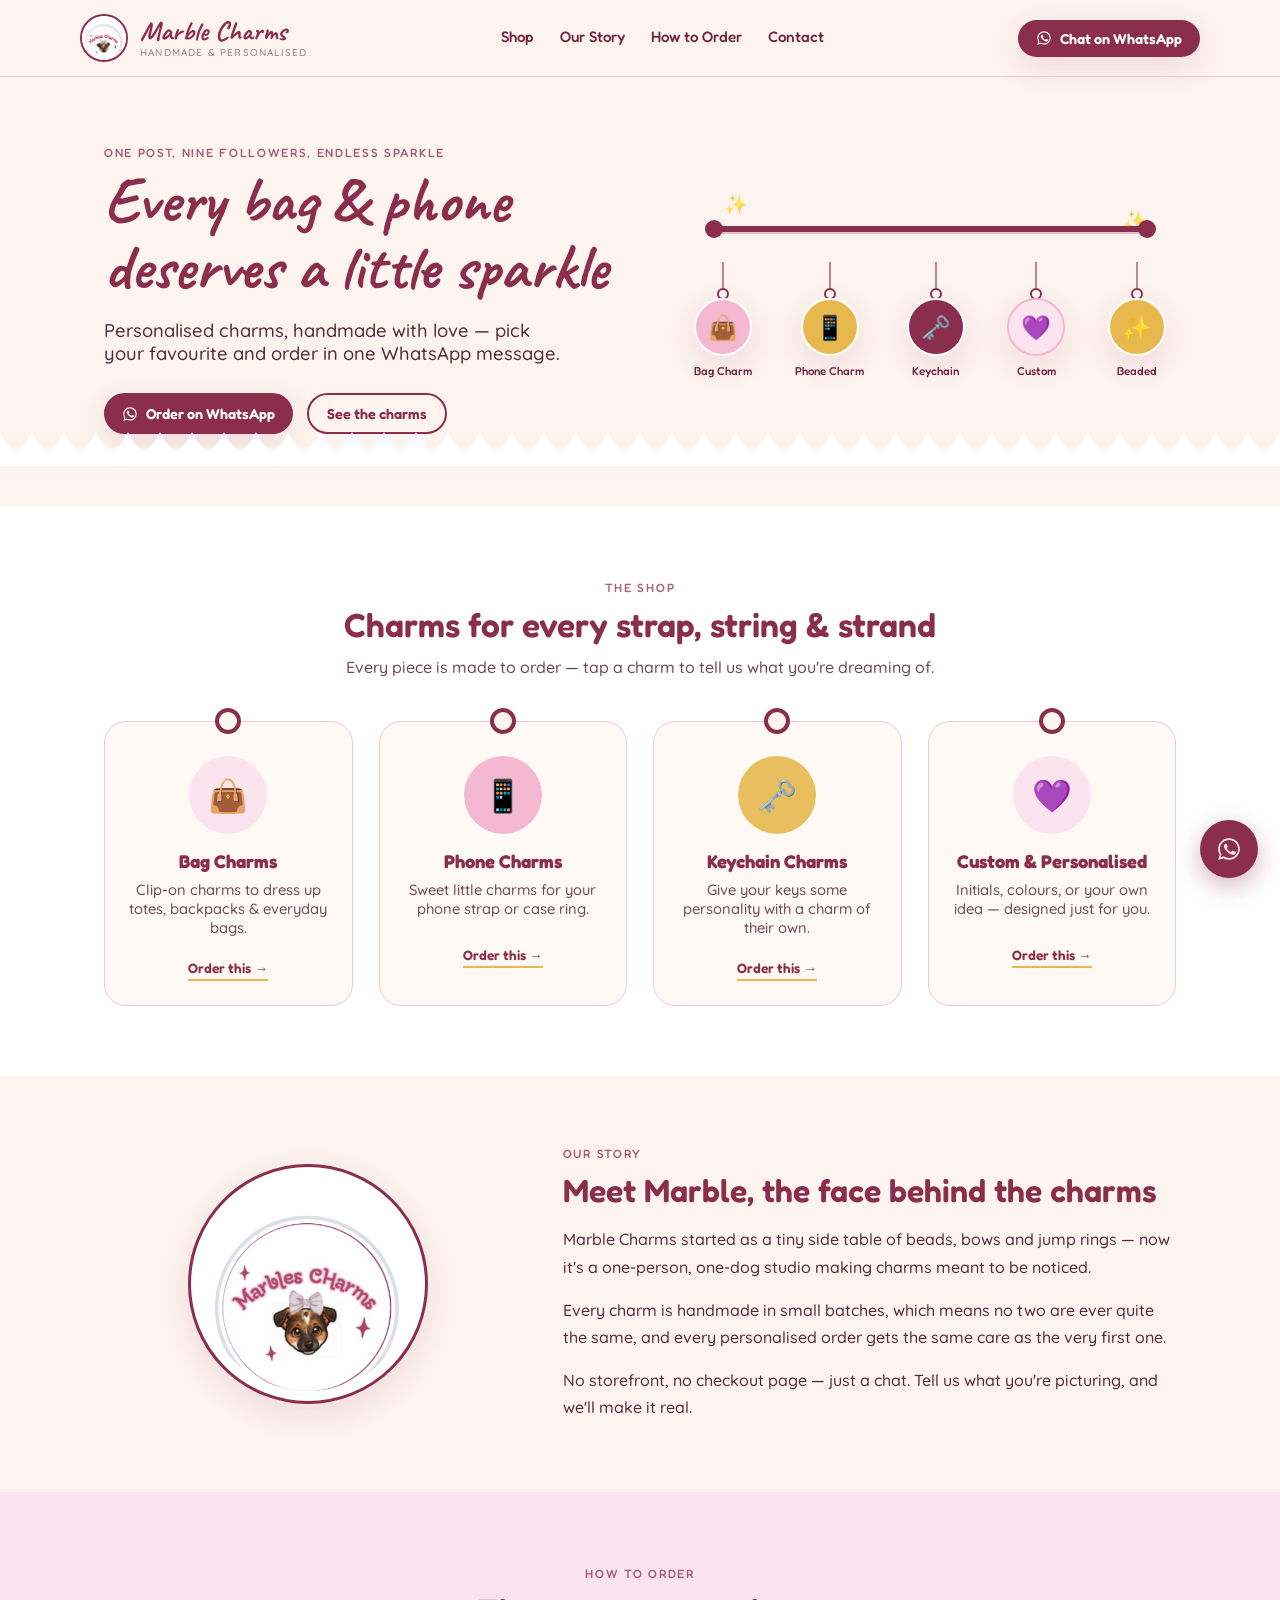
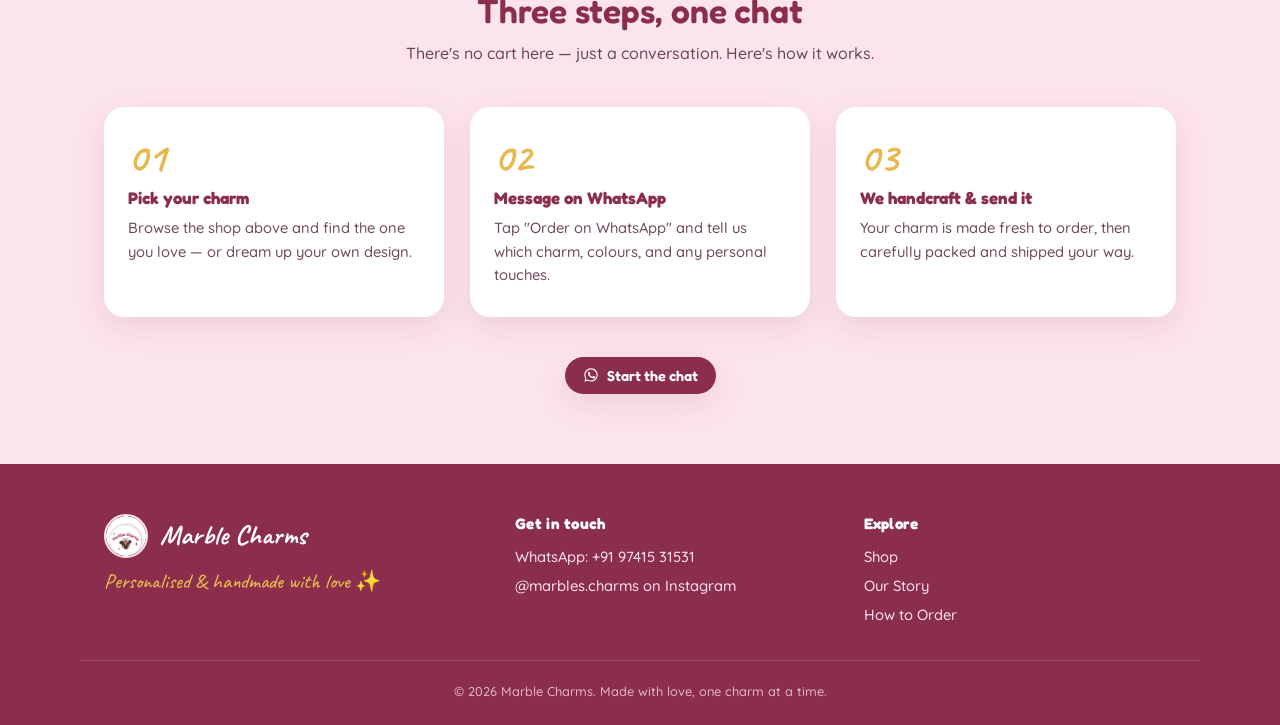
==== commit f6727d33: "Commit" ====
--- a/index.html
+++ b/index.html
@@ -9,7 +9,6 @@
 <link rel="preconnect" href="https://fonts.googleapis.com">
 <link rel="preconnect" href="https://fonts.gstatic.com" crossorigin>
 <link href="https://fonts.googleapis.com/css2?family=Caveat:wght@500;700&family=Fredoka:wght@500;600;700&family=Quicksand:wght@400;500;600;700&display=swap" rel="stylesheet">
-<<<<<<< HEAD
 <style>
   :root{
     --cream: #FDF3EF;
@@ -612,9 +611,6 @@
     .charms-row{ padding: 0; }
   }
 </style>
-=======
-<link rel="stylesheet" href="assets/css/style.css">
->>>>>>> b2f2864 (Commit)
 </head>
 <body>
 
@@ -664,7 +660,6 @@
         <span class="sparkle" style="top:10px; right:6%;">&#10024;</span>
         <div class="rack-bar"></div>
         <div class="charms-row">
-<<<<<<< HEAD
           <button class="charm" data-item="Bag Charm">
             <span class="thread"></span><span class="ring"></span>
             <span class="bauble">&#128092;</span>
@@ -690,33 +685,6 @@
             <span class="bauble">&#10024;</span>
             <span class="label">Beaded</span>
           </button>
-=======
-          <a class="charm" href="category.html?cat=bag-charm">
-            <span class="thread"></span><span class="ring"></span>
-            <span class="bauble">&#128092;</span>
-            <span class="label">Bag Charm</span>
-          </a>
-          <a class="charm" href="category.html?cat=phone-charm">
-            <span class="thread"></span><span class="ring"></span>
-            <span class="bauble">&#128241;</span>
-            <span class="label">Phone Charm</span>
-          </a>
-          <a class="charm" href="category.html?cat=keychain-charm">
-            <span class="thread"></span><span class="ring"></span>
-            <span class="bauble">&#128477;&#65039;</span>
-            <span class="label">Keychain</span>
-          </a>
-          <a class="charm" href="category.html?cat=custom-charm">
-            <span class="thread"></span><span class="ring"></span>
-            <span class="bauble">&#128156;</span>
-            <span class="label">Custom</span>
-          </a>
-          <a class="charm" href="category.html?cat=bag-charm">
-            <span class="thread"></span><span class="ring"></span>
-            <span class="bauble">&#10024;</span>
-            <span class="label">All Charms</span>
-          </a>
->>>>>>> b2f2864 (Commit)
         </div>
       </div>
     </div>
@@ -741,11 +709,7 @@
           <div class="icon">&#128092;</div>
           <h3>Bag Charms</h3>
           <p>Clip-on charms to dress up totes, backpacks &amp; everyday bags.</p>
-<<<<<<< HEAD
           <a class="order-link" data-item="Bag Charm" href="#">Order this &#8594;</a>
-=======
-          <a class="order-link" href="category.html?cat=bag-charm">Shop Bag Charms &#8594;</a>
->>>>>>> b2f2864 (Commit)
         </article>
 
         <article class="product-card">
@@ -753,11 +717,7 @@
           <div class="icon">&#128241;</div>
           <h3>Phone Charms</h3>
           <p>Sweet little charms for your phone strap or case ring.</p>
-<<<<<<< HEAD
           <a class="order-link" data-item="Phone Charm" href="#">Order this &#8594;</a>
-=======
-          <a class="order-link" href="category.html?cat=phone-charm">Shop Phone Charms &#8594;</a>
->>>>>>> b2f2864 (Commit)
         </article>
 
         <article class="product-card">
@@ -765,11 +725,7 @@
           <div class="icon">&#128477;&#65039;</div>
           <h3>Keychain Charms</h3>
           <p>Give your keys some personality with a charm of their own.</p>
-<<<<<<< HEAD
           <a class="order-link" data-item="Keychain Charm" href="#">Order this &#8594;</a>
-=======
-          <a class="order-link" href="category.html?cat=keychain-charm">Shop Keychain Charms &#8594;</a>
->>>>>>> b2f2864 (Commit)
         </article>
 
         <article class="product-card">
@@ -777,11 +733,7 @@
           <div class="icon">&#128156;</div>
           <h3>Custom &amp; Personalised</h3>
           <p>Initials, colours, or your own idea — designed just for you.</p>
-<<<<<<< HEAD
           <a class="order-link" data-item="Custom Charm" href="#">Order this &#8594;</a>
-=======
-          <a class="order-link" href="category.html?cat=custom-charm">Shop Custom Charms &#8594;</a>
->>>>>>> b2f2864 (Commit)
         </article>
       </div>
     </div>
@@ -880,7 +832,6 @@
   <svg viewBox="0 0 24 24" fill="#FCE4EE"><path d="M17.5 14.4c-.3-.1-1.6-.8-1.9-.9-.2-.1-.4-.1-.6.1-.2.3-.7.9-.8 1-.2.2-.3.2-.5.1-.3-.1-1.2-.4-2.2-1.4-.8-.7-1.4-1.6-1.5-1.9-.2-.3 0-.4.1-.6l.4-.4c.1-.1.2-.3.3-.4.1-.2 0-.4 0-.5-.1-.1-.6-1.5-.8-2-.2-.5-.4-.4-.6-.4h-.5c-.2 0-.5.1-.7.3-.2.3-.9.9-.9 2.2s1 2.6 1.1 2.7c.1.2 2 3 4.7 4.2.7.3 1.2.5 1.6.6.7.2 1.3.2 1.8.1.5-.1 1.6-.7 1.9-1.3.2-.6.2-1.1.2-1.2-.1-.1-.2-.2-.5-.3z"/><path d="M12 2C6.5 2 2 6.4 2 12c0 1.9.5 3.7 1.5 5.3L2 22l4.9-1.3c1.5.8 3.3 1.2 5.1 1.2 5.5 0 10-4.4 10-10S17.5 2 12 2zm0 18.2c-1.6 0-3.2-.4-4.5-1.2l-.3-.2-3 .8.8-2.9-.2-.3C4 15.1 3.6 13.6 3.6 12 3.6 7.3 7.4 3.6 12 3.6s8.4 3.8 8.4 8.4-3.8 8.2-8.4 8.2z"/></svg>
 </a>
 
-<<<<<<< HEAD
 <script>
   // ---- WhatsApp config ----
   var WHATSAPP_NUMBER = "919741531531"; // +91 97415 31531, digits only with country code
@@ -928,9 +879,6 @@
     links.style.gap = "14px";
   });
 </script>
-=======
-<script src="assets/js/app.js"></script>
->>>>>>> b2f2864 (Commit)
 
 </body>
 </html>
